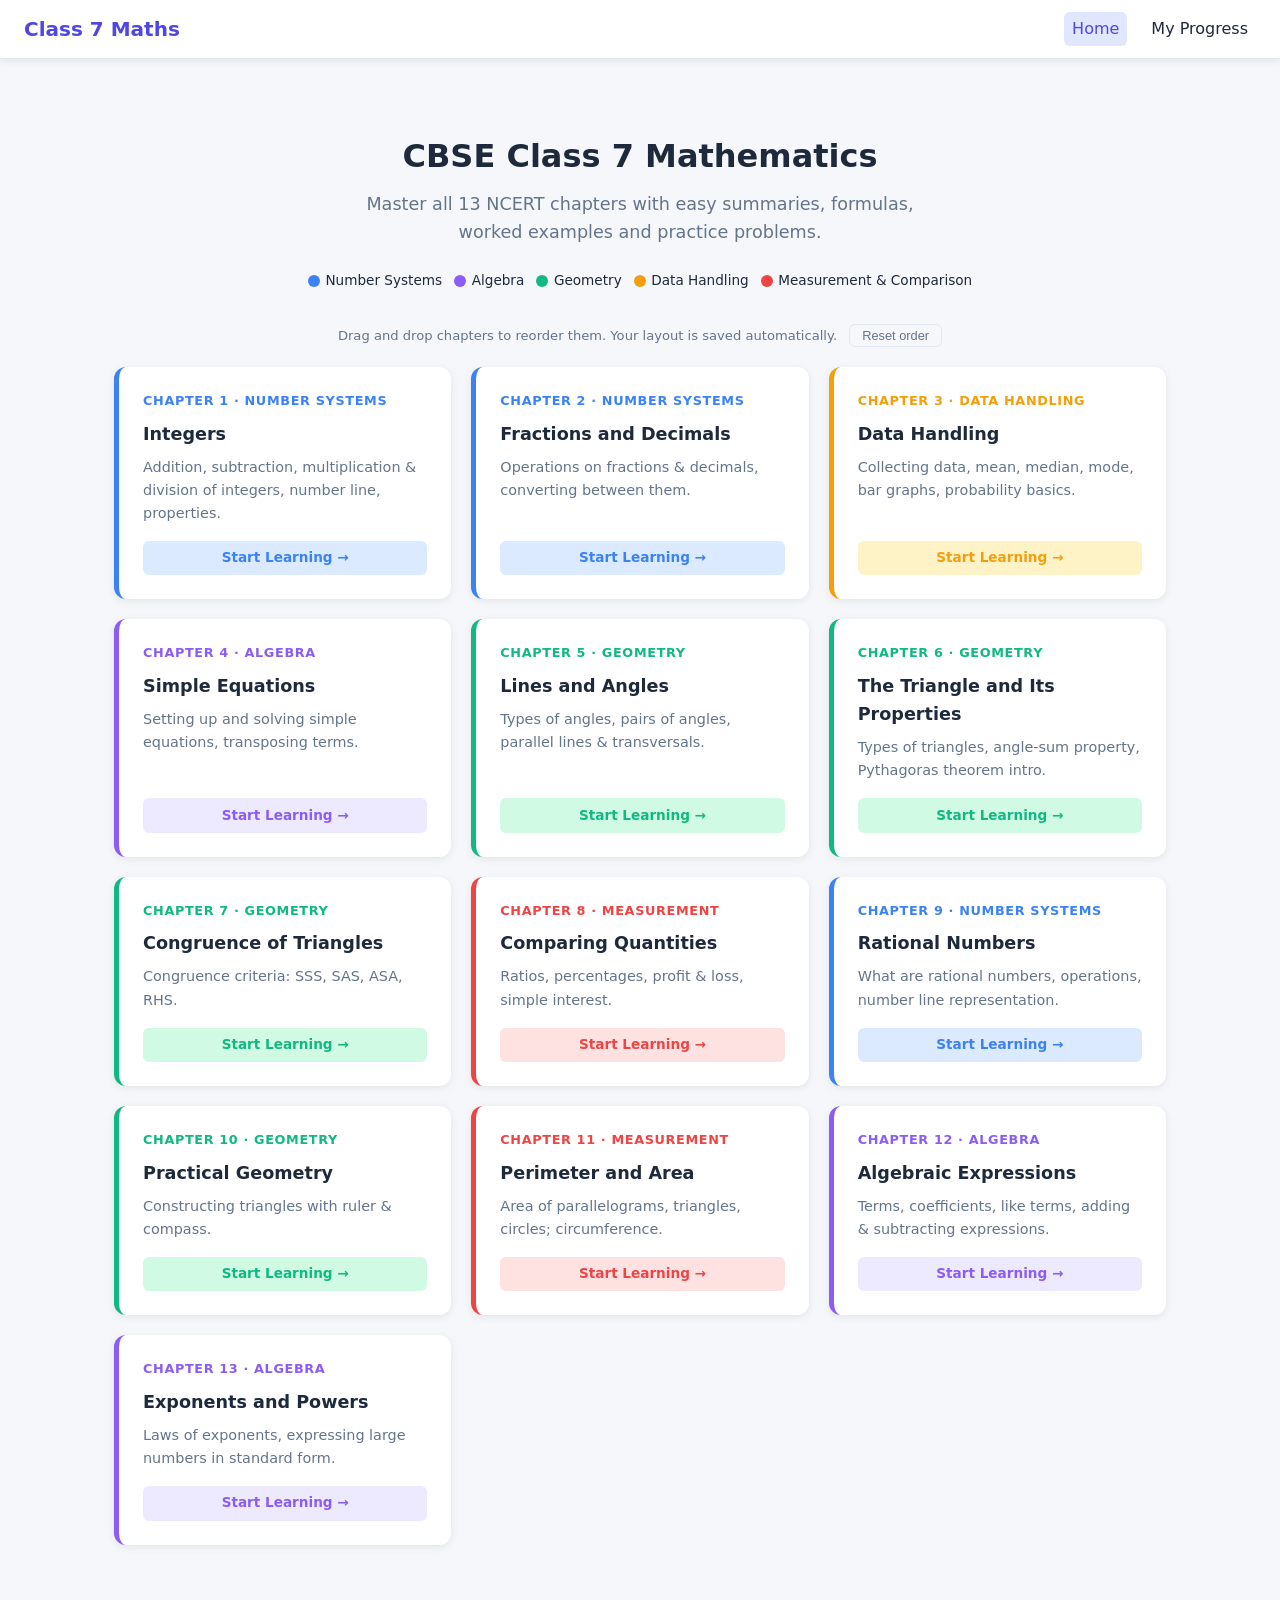
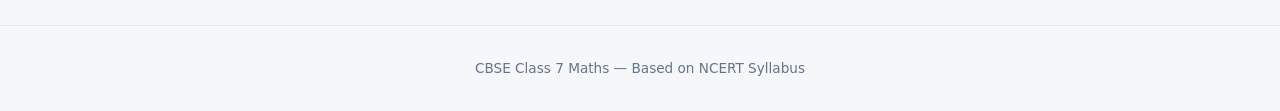
==== index.html @ 58259231 "feat: Complete CBSE Class 7 Maths static website Full static website with all 13 NCERT chapters cove" ====
<!DOCTYPE html>
<html lang="en">
<head>
<meta charset="UTF-8">
<meta name="viewport" content="width=device-width,initial-scale=1">
<title>CBSE Class 7 Maths - NCERT</title>
<link rel="stylesheet" href="css/style.css">
</head>
<body>
<header class="navbar">
  <span class="logo">Class 7 Maths</span>
  <nav>
    <a href="index.html" class="active">Home</a>
    <a href="progress.html">My Progress</a>
  </nav>
</header>

<div class="container">
  <div class="hero">
    <h1>CBSE Class 7 Mathematics</h1>
    <p>Master all 13 NCERT chapters with easy summaries, formulas, worked examples and practice problems.</p>
  </div>

  <div class="legend">
    <span><i class="dot" style="background:var(--num)"></i> Number Systems</span>
    <span><i class="dot" style="background:var(--alg)"></i> Algebra</span>
    <span><i class="dot" style="background:var(--geo)"></i> Geometry</span>
    <span><i class="dot" style="background:var(--data)"></i> Data Handling</span>
    <span><i class="dot" style="background:var(--meas)"></i> Measurement &amp; Comparison</span>
  </div>

  <div class="drag-hint">Drag and drop chapters to reorder them. Your layout is saved automatically. <button class="reset-order-btn" onclick="resetCardOrder()">Reset order</button></div>
  <div class="chapter-grid" id="chapter-grid">
    <div class="card num" data-id="ch1" draggable="true">
      <span class="ch-num">Chapter 1 &middot; Number Systems</span>
      <h3>Integers</h3>
      <p>Addition, subtraction, multiplication &amp; division of integers, number line, properties.</p>
      <a href="chapters/ch1.html" class="btn">Start Learning &rarr;</a>
    </div>
    <div class="card num" data-id="ch2" draggable="true">
      <span class="ch-num">Chapter 2 &middot; Number Systems</span>
      <h3>Fractions and Decimals</h3>
      <p>Operations on fractions &amp; decimals, converting between them.</p>
      <a href="chapters/ch2.html" class="btn">Start Learning &rarr;</a>
    </div>
    <div class="card data" data-id="ch3" draggable="true">
      <span class="ch-num">Chapter 3 &middot; Data Handling</span>
      <h3>Data Handling</h3>
      <p>Collecting data, mean, median, mode, bar graphs, probability basics.</p>
      <a href="chapters/ch3.html" class="btn">Start Learning &rarr;</a>
    </div>
    <div class="card alg" data-id="ch4" draggable="true">
      <span class="ch-num">Chapter 4 &middot; Algebra</span>
      <h3>Simple Equations</h3>
      <p>Setting up and solving simple equations, transposing terms.</p>
      <a href="chapters/ch4.html" class="btn">Start Learning &rarr;</a>
    </div>
    <div class="card geo" data-id="ch5" draggable="true">
      <span class="ch-num">Chapter 5 &middot; Geometry</span>
      <h3>Lines and Angles</h3>
      <p>Types of angles, pairs of angles, parallel lines &amp; transversals.</p>
      <a href="chapters/ch5.html" class="btn">Start Learning &rarr;</a>
    </div>
    <div class="card geo" data-id="ch6" draggable="true">
      <span class="ch-num">Chapter 6 &middot; Geometry</span>
      <h3>The Triangle and Its Properties</h3>
      <p>Types of triangles, angle-sum property, Pythagoras theorem intro.</p>
      <a href="chapters/ch6.html" class="btn">Start Learning &rarr;</a>
    </div>
    <div class="card geo" data-id="ch7" draggable="true">
      <span class="ch-num">Chapter 7 &middot; Geometry</span>
      <h3>Congruence of Triangles</h3>
      <p>Congruence criteria: SSS, SAS, ASA, RHS.</p>
      <a href="chapters/ch7.html" class="btn">Start Learning &rarr;</a>
    </div>
    <div class="card meas" data-id="ch8" draggable="true">
      <span class="ch-num">Chapter 8 &middot; Measurement</span>
      <h3>Comparing Quantities</h3>
      <p>Ratios, percentages, profit &amp; loss, simple interest.</p>
      <a href="chapters/ch8.html" class="btn">Start Learning &rarr;</a>
    </div>
    <div class="card num" data-id="ch9" draggable="true">
      <span class="ch-num">Chapter 9 &middot; Number Systems</span>
      <h3>Rational Numbers</h3>
      <p>What are rational numbers, operations, number line representation.</p>
      <a href="chapters/ch9.html" class="btn">Start Learning &rarr;</a>
    </div>
    <div class="card geo" data-id="ch10" draggable="true">
      <span class="ch-num">Chapter 10 &middot; Geometry</span>
      <h3>Practical Geometry</h3>
      <p>Constructing triangles with ruler &amp; compass.</p>
      <a href="chapters/ch10.html" class="btn">Start Learning &rarr;</a>
    </div>
    <div class="card meas" data-id="ch11" draggable="true">
      <span class="ch-num">Chapter 11 &middot; Measurement</span>
      <h3>Perimeter and Area</h3>
      <p>Area of parallelograms, triangles, circles; circumference.</p>
      <a href="chapters/ch11.html" class="btn">Start Learning &rarr;</a>
    </div>
    <div class="card alg" data-id="ch12" draggable="true">
      <span class="ch-num">Chapter 12 &middot; Algebra</span>
      <h3>Algebraic Expressions</h3>
      <p>Terms, coefficients, like terms, adding &amp; subtracting expressions.</p>
      <a href="chapters/ch12.html" class="btn">Start Learning &rarr;</a>
    </div>
    <div class="card alg" data-id="ch13" draggable="true">
      <span class="ch-num">Chapter 13 &middot; Algebra</span>
      <h3>Exponents and Powers</h3>
      <p>Laws of exponents, expressing large numbers in standard form.</p>
      <a href="chapters/ch13.html" class="btn">Start Learning &rarr;</a>
    </div>
  </div>
</div>

<footer class="footer">CBSE Class 7 Maths &mdash; Based on NCERT Syllabus</footer>
<script src="js/main.js"></script>
</body>
</html>
---- css/style.css ----
/* ===== Reset & Base ===== */
*,*::before,*::after{box-sizing:border-box;margin:0;padding:0}
:root{
  --bg:#f5f7fb;--card-bg:#fff;--text:#1e293b;--text-light:#64748b;
  --primary:#4f46e5;--primary-light:#e0e7ff;
  --num:#3b82f6;--num-light:#dbeafe;
  --alg:#8b5cf6;--alg-light:#ede9fe;
  --geo:#10b981;--geo-light:#d1fae5;
  --data:#f59e0b;--data-light:#fef3c7;
  --meas:#ef4444;--meas-light:#fee2e2;
  --radius:12px;--shadow:0 2px 8px rgba(0,0,0,.08);
}
body{font-family:'Segoe UI',system-ui,-apple-system,sans-serif;background:var(--bg);color:var(--text);line-height:1.6}
a{color:var(--primary);text-decoration:none}
img{max-width:100%}

/* ===== Navbar ===== */
.navbar{background:#fff;border-bottom:1px solid #e2e8f0;padding:.75rem 1.5rem;position:sticky;top:0;z-index:100;display:flex;align-items:center;gap:1rem;box-shadow:var(--shadow)}
.navbar .logo{font-weight:800;font-size:1.25rem;color:var(--primary)}
.navbar nav{display:flex;gap:1rem;margin-left:auto}
.navbar nav a{color:var(--text);font-weight:500;padding:.25rem .5rem;border-radius:6px;transition:background .2s}
.navbar nav a:hover,.navbar nav a.active{background:var(--primary-light);color:var(--primary)}

/* ===== Container ===== */
.container{max-width:1100px;margin:0 auto;padding:2rem 1.5rem}

/* ===== Homepage Hero ===== */
.hero{text-align:center;padding:2.5rem 1rem 1.5rem}
.hero h1{font-size:2rem;margin-bottom:.5rem}
.hero p{color:var(--text-light);font-size:1.1rem;max-width:600px;margin:0 auto}

/* ===== Topic Legend ===== */
.legend{display:flex;flex-wrap:wrap;justify-content:center;gap:.75rem;margin-bottom:2rem}
.legend span{display:inline-flex;align-items:center;gap:.35rem;font-size:.85rem;font-weight:500}
.legend .dot{width:12px;height:12px;border-radius:50%;display:inline-block}

/* ===== Chapter Grid ===== */
.chapter-grid{display:grid;grid-template-columns:repeat(auto-fill,minmax(260px,1fr));gap:1.25rem}
.card{background:var(--card-bg);border-radius:var(--radius);padding:1.5rem;box-shadow:var(--shadow);border-left:5px solid var(--primary);transition:transform .2s,box-shadow .2s;display:flex;flex-direction:column;gap:.5rem}
.card:hover{transform:translateY(-3px);box-shadow:0 6px 20px rgba(0,0,0,.12)}
.card[draggable=true]{cursor:grab}
.card[draggable=true]:active{cursor:grabbing}
.card.dragging{opacity:.4;transform:scale(.95);box-shadow:0 0 0 2px var(--primary)}
.card.drag-over{border-top:3px solid var(--primary);margin-top:-3px}
.drag-hint{text-align:center;color:var(--text-light);font-size:.82rem;margin-bottom:1.25rem}
.reset-order-btn{background:none;border:1px solid #e2e8f0;color:var(--text-light);padding:.2rem .75rem;border-radius:6px;font-size:.8rem;cursor:pointer;margin-left:.5rem;transition:all .2s}
.reset-order-btn:hover{border-color:var(--primary);color:var(--primary)}
.card .ch-num{font-size:.8rem;font-weight:700;text-transform:uppercase;letter-spacing:.05em}
.card h3{font-size:1.1rem}
.card p{font-size:.9rem;color:var(--text-light);flex:1}
.card .btn{display:inline-block;margin-top:.5rem;padding:.4rem 1rem;border-radius:6px;font-weight:600;font-size:.85rem;text-align:center;transition:background .2s}

/* topic colours */
.card.num{border-color:var(--num)}.card.num .ch-num{color:var(--num)}.card.num .btn{background:var(--num-light);color:var(--num)}
.card.alg{border-color:var(--alg)}.card.alg .ch-num{color:var(--alg)}.card.alg .btn{background:var(--alg-light);color:var(--alg)}
.card.geo{border-color:var(--geo)}.card.geo .ch-num{color:var(--geo)}.card.geo .btn{background:var(--geo-light);color:var(--geo)}
.card.data{border-color:var(--data)}.card.data .ch-num{color:var(--data)}.card.data .btn{background:var(--data-light);color:var(--data)}
.card.meas{border-color:var(--meas)}.card.meas .ch-num{color:var(--meas)}.card.meas .btn{background:var(--meas-light);color:var(--meas)}

/* ===== Chapter Page ===== */
.chapter-header{padding:2rem 0 1rem;border-bottom:2px solid #e2e8f0;margin-bottom:2rem}
.chapter-header .ch-label{font-size:.85rem;font-weight:700;text-transform:uppercase;letter-spacing:.05em;margin-bottom:.25rem}
.chapter-header h1{font-size:1.75rem}

.section{margin-bottom:2.5rem}
.section h2{font-size:1.3rem;margin-bottom:1rem;padding-bottom:.4rem;border-bottom:2px solid var(--primary-light)}

/* Summary list */
.summary-list{list-style:none;padding:0}
.summary-list li{padding:.5rem 0 .5rem 1.5rem;position:relative;font-size:.95rem}
.summary-list li::before{content:"\2713";position:absolute;left:0;color:var(--primary);font-weight:700}

/* Formula box */
.formula-box{background:linear-gradient(135deg,var(--primary-light),#f0f4ff);border:1px solid #c7d2fe;border-radius:var(--radius);padding:1.25rem 1.5rem;margin-bottom:1rem;font-size:1rem}
.formula-box code{font-family:'Courier New',monospace;font-weight:700;color:var(--primary);font-size:1.05em}

/* Worked example */
.example{background:#fff;border:1px solid #e2e8f0;border-radius:var(--radius);padding:1.25rem 1.5rem;margin-bottom:1rem}
.example h3{font-size:1rem;color:var(--primary);margin-bottom:.75rem}
.example .step{margin-bottom:.5rem;padding-left:1rem;border-left:3px solid var(--primary-light)}
.example .step strong{color:var(--primary)}

/* Practice problems */
.problem{background:var(--card-bg);border:1px solid #e2e8f0;border-radius:var(--radius);padding:1rem 1.25rem;margin-bottom:.75rem}
.problem .difficulty{display:inline-block;font-size:.7rem;font-weight:700;text-transform:uppercase;padding:2px 8px;border-radius:4px;margin-bottom:.5rem}
.problem .difficulty.easy{background:#d1fae5;color:#065f46}
.problem .difficulty.medium{background:#fef3c7;color:#92400e}
.problem .difficulty.hard{background:#fee2e2;color:#991b1b}
.problem p{margin-bottom:.5rem}
details{margin-top:.5rem}
details summary{cursor:pointer;color:var(--primary);font-weight:600;font-size:.9rem;user-select:none}
details summary:hover{text-decoration:underline}
details .answer{padding:.75rem;margin-top:.5rem;background:#f8fafc;border-radius:8px;border:1px solid #e2e8f0;font-size:.95rem}

/* Common mistakes */
.mistakes-list{list-style:none;padding:0}
.mistakes-list li{padding:.6rem .75rem .6rem 2.5rem;position:relative;background:#fff7ed;border:1px solid #fed7aa;border-radius:8px;margin-bottom:.5rem;font-size:.95rem}
.mistakes-list li::before{content:"\26A0";position:absolute;left:.75rem;font-size:1.1rem}

/* ===== Progress Page ===== */
.progress-grid{display:grid;grid-template-columns:repeat(auto-fill,minmax(280px,1fr));gap:1rem}
.progress-card{background:#fff;border-radius:var(--radius);padding:1.25rem;box-shadow:var(--shadow);display:flex;align-items:center;gap:1rem}
.progress-card .info{flex:1}
.progress-card h3{font-size:1rem;margin-bottom:.25rem}
.progress-card .bar-bg{height:8px;background:#e2e8f0;border-radius:4px;overflow:hidden;margin-top:.35rem}
.progress-card .bar-fill{height:100%;border-radius:4px;transition:width .4s}
.progress-card label{font-size:.85rem;display:flex;align-items:center;gap:.4rem;cursor:pointer;white-space:nowrap}
.progress-card input[type=checkbox]{width:18px;height:18px;accent-color:var(--primary)}
.progress-stats{text-align:center;margin-bottom:2rem;padding:1.5rem;background:#fff;border-radius:var(--radius);box-shadow:var(--shadow)}
.progress-stats .big-num{font-size:2.5rem;font-weight:800;color:var(--primary)}
.progress-stats p{color:var(--text-light)}
.reset-btn{display:inline-block;margin-top:1rem;padding:.5rem 1.25rem;background:var(--meas-light);color:var(--meas);border:none;border-radius:6px;font-weight:600;cursor:pointer;font-size:.9rem}
.reset-btn:hover{background:var(--meas);color:#fff}

/* ===== Chapter nav ===== */
.chapter-nav{display:flex;justify-content:space-between;margin-top:2rem;padding-top:1.5rem;border-top:2px solid #e2e8f0}
.chapter-nav a{padding:.5rem 1rem;border-radius:8px;font-weight:600;background:var(--primary-light);color:var(--primary);transition:background .2s}
.chapter-nav a:hover{background:var(--primary);color:#fff}

/* ===== Diagrams ===== */
.diagram{background:#fff;border:1px solid #e2e8f0;border-radius:var(--radius);padding:1.25rem;margin:.75rem 0 1rem;text-align:center;overflow-x:auto}
.diagram svg{max-width:100%;height:auto}
.diagram figcaption{font-size:.85rem;color:var(--text-light);margin-top:.5rem;font-style:italic}
.sign-table{width:100%;max-width:400px;margin:1rem auto;border-collapse:collapse;font-size:.95rem}
.sign-table th,.sign-table td{border:1px solid #e2e8f0;padding:.5rem .75rem;text-align:center}
.sign-table th{background:var(--primary-light);color:var(--primary);font-weight:700}
.sign-table .pos{color:#16a34a;font-weight:700}
.sign-table .neg{color:#dc2626;font-weight:700}

/* ===== Footer ===== */
.footer{text-align:center;padding:2rem 1rem;color:var(--text-light);font-size:.85rem;border-top:1px solid #e2e8f0;margin-top:3rem}

/* ===== Responsive ===== */
@media(max-width:640px){
  .hero h1{font-size:1.5rem}
  .chapter-grid{grid-template-columns:1fr}
  .navbar{flex-wrap:wrap}
  .navbar nav{width:100%;justify-content:center}
  .chapter-nav{flex-direction:column;gap:.75rem}
}
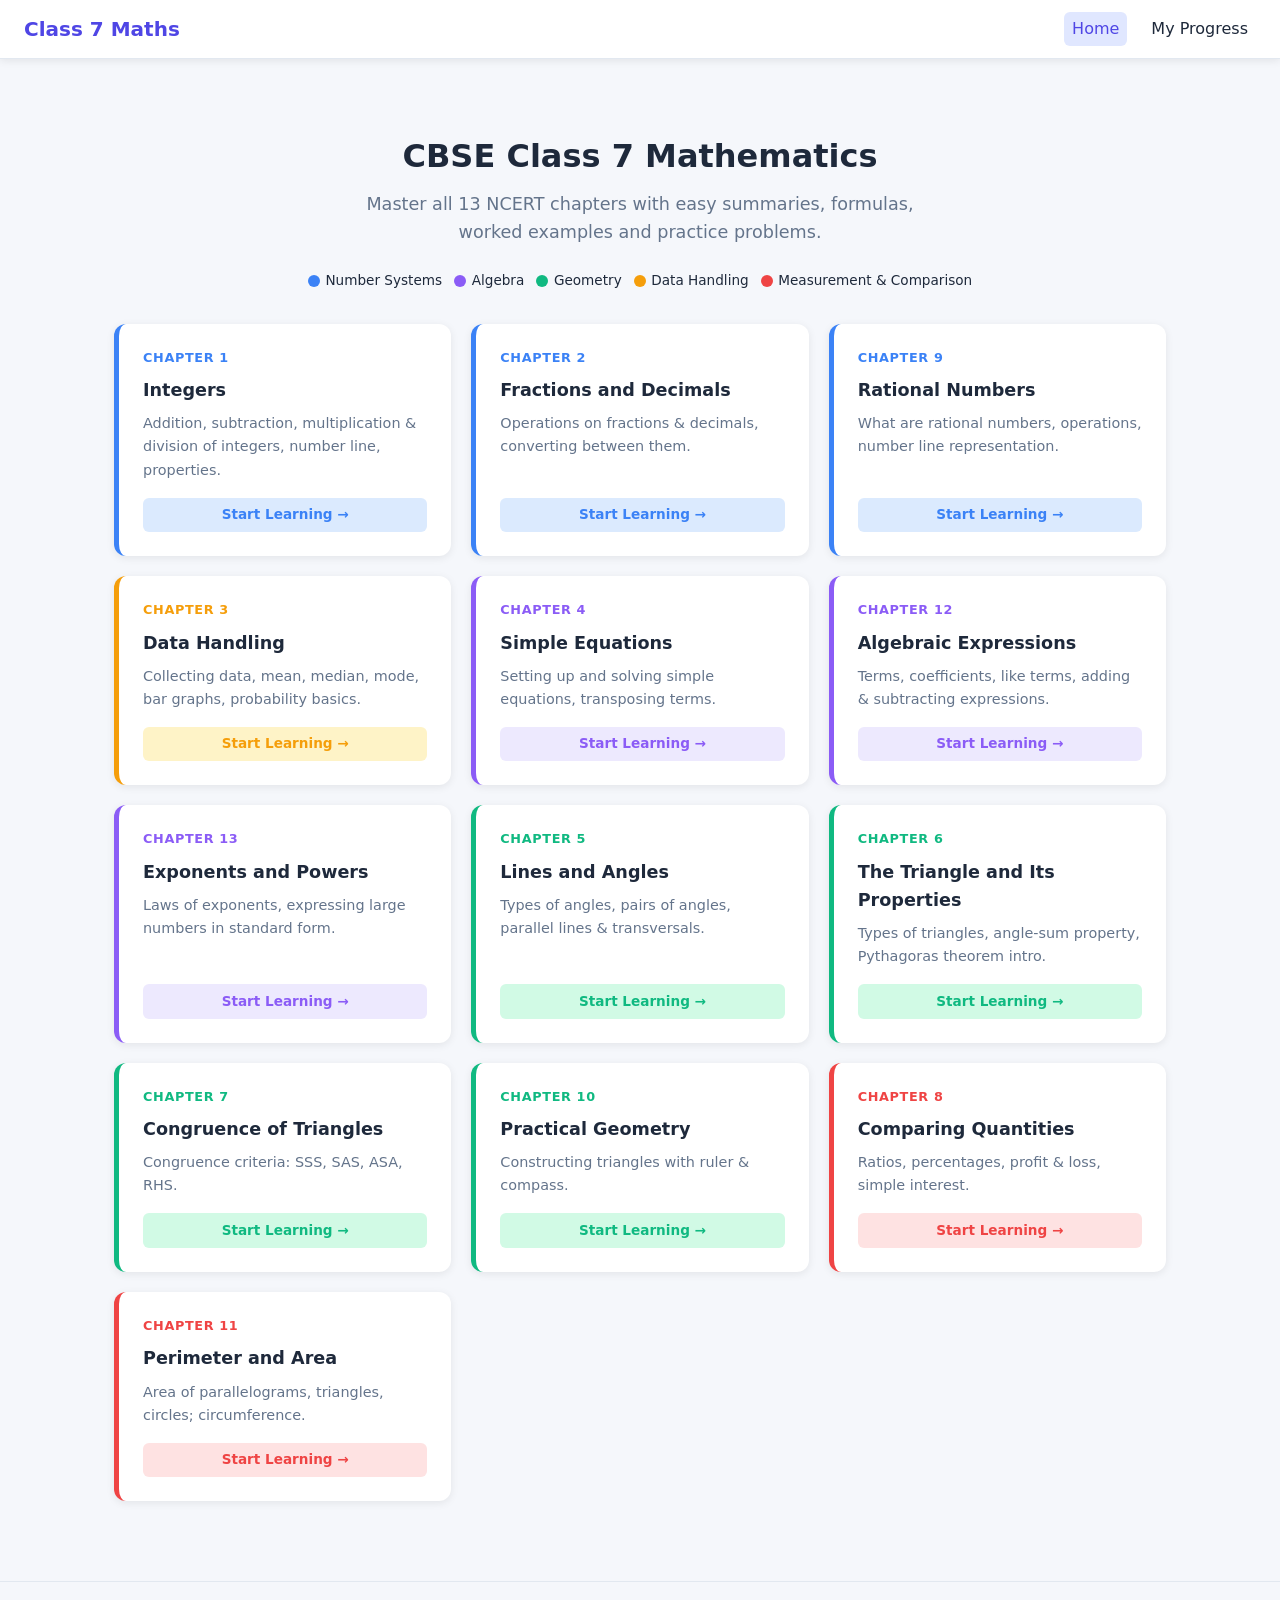
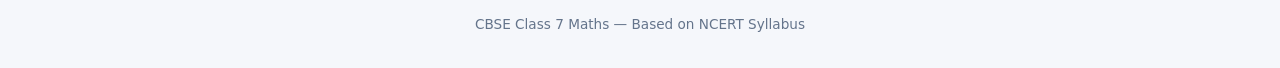
==== commit a57b8079: "feat: Build complete CBSE Class 7 Maths static website Complete static website with all 13 NCERT cha" ====
--- a/index.html
+++ b/index.html
@@ -29,85 +29,93 @@
     <span><i class="dot" style="background:var(--meas)"></i> Measurement &amp; Comparison</span>
   </div>
 
-  <div class="drag-hint">Drag and drop chapters to reorder them. Your layout is saved automatically. <button class="reset-order-btn" onclick="resetCardOrder()">Reset order</button></div>
-  <div class="chapter-grid" id="chapter-grid">
-    <div class="card num" data-id="ch1" draggable="true">
-      <span class="ch-num">Chapter 1 &middot; Number Systems</span>
+  <div class="chapter-grid">
+    <!-- Number Systems -->
+    <div class="card num">
+      <span class="ch-num">Chapter 1</span>
       <h3>Integers</h3>
       <p>Addition, subtraction, multiplication &amp; division of integers, number line, properties.</p>
       <a href="chapters/ch1.html" class="btn">Start Learning &rarr;</a>
     </div>
-    <div class="card num" data-id="ch2" draggable="true">
-      <span class="ch-num">Chapter 2 &middot; Number Systems</span>
+    <div class="card num">
+      <span class="ch-num">Chapter 2</span>
       <h3>Fractions and Decimals</h3>
       <p>Operations on fractions &amp; decimals, converting between them.</p>
       <a href="chapters/ch2.html" class="btn">Start Learning &rarr;</a>
     </div>
-    <div class="card data" data-id="ch3" draggable="true">
-      <span class="ch-num">Chapter 3 &middot; Data Handling</span>
+    <div class="card num">
+      <span class="ch-num">Chapter 9</span>
+      <h3>Rational Numbers</h3>
+      <p>What are rational numbers, operations, number line representation.</p>
+      <a href="chapters/ch9.html" class="btn">Start Learning &rarr;</a>
+    </div>
+
+    <!-- Data -->
+    <div class="card data">
+      <span class="ch-num">Chapter 3</span>
       <h3>Data Handling</h3>
       <p>Collecting data, mean, median, mode, bar graphs, probability basics.</p>
       <a href="chapters/ch3.html" class="btn">Start Learning &rarr;</a>
     </div>
-    <div class="card alg" data-id="ch4" draggable="true">
-      <span class="ch-num">Chapter 4 &middot; Algebra</span>
+
+    <!-- Algebra -->
+    <div class="card alg">
+      <span class="ch-num">Chapter 4</span>
       <h3>Simple Equations</h3>
       <p>Setting up and solving simple equations, transposing terms.</p>
       <a href="chapters/ch4.html" class="btn">Start Learning &rarr;</a>
     </div>
-    <div class="card geo" data-id="ch5" draggable="true">
-      <span class="ch-num">Chapter 5 &middot; Geometry</span>
+    <div class="card alg">
+      <span class="ch-num">Chapter 12</span>
+      <h3>Algebraic Expressions</h3>
+      <p>Terms, coefficients, like terms, adding &amp; subtracting expressions.</p>
+      <a href="chapters/ch12.html" class="btn">Start Learning &rarr;</a>
+    </div>
+    <div class="card alg">
+      <span class="ch-num">Chapter 13</span>
+      <h3>Exponents and Powers</h3>
+      <p>Laws of exponents, expressing large numbers in standard form.</p>
+      <a href="chapters/ch13.html" class="btn">Start Learning &rarr;</a>
+    </div>
+
+    <!-- Geometry -->
+    <div class="card geo">
+      <span class="ch-num">Chapter 5</span>
       <h3>Lines and Angles</h3>
       <p>Types of angles, pairs of angles, parallel lines &amp; transversals.</p>
       <a href="chapters/ch5.html" class="btn">Start Learning &rarr;</a>
     </div>
-    <div class="card geo" data-id="ch6" draggable="true">
-      <span class="ch-num">Chapter 6 &middot; Geometry</span>
+    <div class="card geo">
+      <span class="ch-num">Chapter 6</span>
       <h3>The Triangle and Its Properties</h3>
       <p>Types of triangles, angle-sum property, Pythagoras theorem intro.</p>
       <a href="chapters/ch6.html" class="btn">Start Learning &rarr;</a>
     </div>
-    <div class="card geo" data-id="ch7" draggable="true">
-      <span class="ch-num">Chapter 7 &middot; Geometry</span>
+    <div class="card geo">
+      <span class="ch-num">Chapter 7</span>
       <h3>Congruence of Triangles</h3>
       <p>Congruence criteria: SSS, SAS, ASA, RHS.</p>
       <a href="chapters/ch7.html" class="btn">Start Learning &rarr;</a>
     </div>
-    <div class="card meas" data-id="ch8" draggable="true">
-      <span class="ch-num">Chapter 8 &middot; Measurement</span>
+    <div class="card geo">
+      <span class="ch-num">Chapter 10</span>
+      <h3>Practical Geometry</h3>
+      <p>Constructing triangles with ruler &amp; compass.</p>
+      <a href="chapters/ch10.html" class="btn">Start Learning &rarr;</a>
+    </div>
+
+    <!-- Measurement -->
+    <div class="card meas">
+      <span class="ch-num">Chapter 8</span>
       <h3>Comparing Quantities</h3>
       <p>Ratios, percentages, profit &amp; loss, simple interest.</p>
       <a href="chapters/ch8.html" class="btn">Start Learning &rarr;</a>
     </div>
-    <div class="card num" data-id="ch9" draggable="true">
-      <span class="ch-num">Chapter 9 &middot; Number Systems</span>
-      <h3>Rational Numbers</h3>
-      <p>What are rational numbers, operations, number line representation.</p>
-      <a href="chapters/ch9.html" class="btn">Start Learning &rarr;</a>
-    </div>
-    <div class="card geo" data-id="ch10" draggable="true">
-      <span class="ch-num">Chapter 10 &middot; Geometry</span>
-      <h3>Practical Geometry</h3>
-      <p>Constructing triangles with ruler &amp; compass.</p>
-      <a href="chapters/ch10.html" class="btn">Start Learning &rarr;</a>
-    </div>
-    <div class="card meas" data-id="ch11" draggable="true">
-      <span class="ch-num">Chapter 11 &middot; Measurement</span>
+    <div class="card meas">
+      <span class="ch-num">Chapter 11</span>
       <h3>Perimeter and Area</h3>
       <p>Area of parallelograms, triangles, circles; circumference.</p>
       <a href="chapters/ch11.html" class="btn">Start Learning &rarr;</a>
-    </div>
-    <div class="card alg" data-id="ch12" draggable="true">
-      <span class="ch-num">Chapter 12 &middot; Algebra</span>
-      <h3>Algebraic Expressions</h3>
-      <p>Terms, coefficients, like terms, adding &amp; subtracting expressions.</p>
-      <a href="chapters/ch12.html" class="btn">Start Learning &rarr;</a>
-    </div>
-    <div class="card alg" data-id="ch13" draggable="true">
-      <span class="ch-num">Chapter 13 &middot; Algebra</span>
-      <h3>Exponents and Powers</h3>
-      <p>Laws of exponents, expressing large numbers in standard form.</p>
-      <a href="chapters/ch13.html" class="btn">Start Learning &rarr;</a>
     </div>
   </div>
 </div>
--- a/css/style.css
+++ b/css/style.css
@@ -38,13 +38,6 @@
 .chapter-grid{display:grid;grid-template-columns:repeat(auto-fill,minmax(260px,1fr));gap:1.25rem}
 .card{background:var(--card-bg);border-radius:var(--radius);padding:1.5rem;box-shadow:var(--shadow);border-left:5px solid var(--primary);transition:transform .2s,box-shadow .2s;display:flex;flex-direction:column;gap:.5rem}
 .card:hover{transform:translateY(-3px);box-shadow:0 6px 20px rgba(0,0,0,.12)}
-.card[draggable=true]{cursor:grab}
-.card[draggable=true]:active{cursor:grabbing}
-.card.dragging{opacity:.4;transform:scale(.95);box-shadow:0 0 0 2px var(--primary)}
-.card.drag-over{border-top:3px solid var(--primary);margin-top:-3px}
-.drag-hint{text-align:center;color:var(--text-light);font-size:.82rem;margin-bottom:1.25rem}
-.reset-order-btn{background:none;border:1px solid #e2e8f0;color:var(--text-light);padding:.2rem .75rem;border-radius:6px;font-size:.8rem;cursor:pointer;margin-left:.5rem;transition:all .2s}
-.reset-order-btn:hover{border-color:var(--primary);color:var(--primary)}
 .card .ch-num{font-size:.8rem;font-weight:700;text-transform:uppercase;letter-spacing:.05em}
 .card h3{font-size:1.1rem}
 .card p{font-size:.9rem;color:var(--text-light);flex:1}
@@ -117,16 +110,6 @@
 .chapter-nav a{padding:.5rem 1rem;border-radius:8px;font-weight:600;background:var(--primary-light);color:var(--primary);transition:background .2s}
 .chapter-nav a:hover{background:var(--primary);color:#fff}
 
-/* ===== Diagrams ===== */
-.diagram{background:#fff;border:1px solid #e2e8f0;border-radius:var(--radius);padding:1.25rem;margin:.75rem 0 1rem;text-align:center;overflow-x:auto}
-.diagram svg{max-width:100%;height:auto}
-.diagram figcaption{font-size:.85rem;color:var(--text-light);margin-top:.5rem;font-style:italic}
-.sign-table{width:100%;max-width:400px;margin:1rem auto;border-collapse:collapse;font-size:.95rem}
-.sign-table th,.sign-table td{border:1px solid #e2e8f0;padding:.5rem .75rem;text-align:center}
-.sign-table th{background:var(--primary-light);color:var(--primary);font-weight:700}
-.sign-table .pos{color:#16a34a;font-weight:700}
-.sign-table .neg{color:#dc2626;font-weight:700}
-
 /* ===== Footer ===== */
 .footer{text-align:center;padding:2rem 1rem;color:var(--text-light);font-size:.85rem;border-top:1px solid #e2e8f0;margin-top:3rem}
 
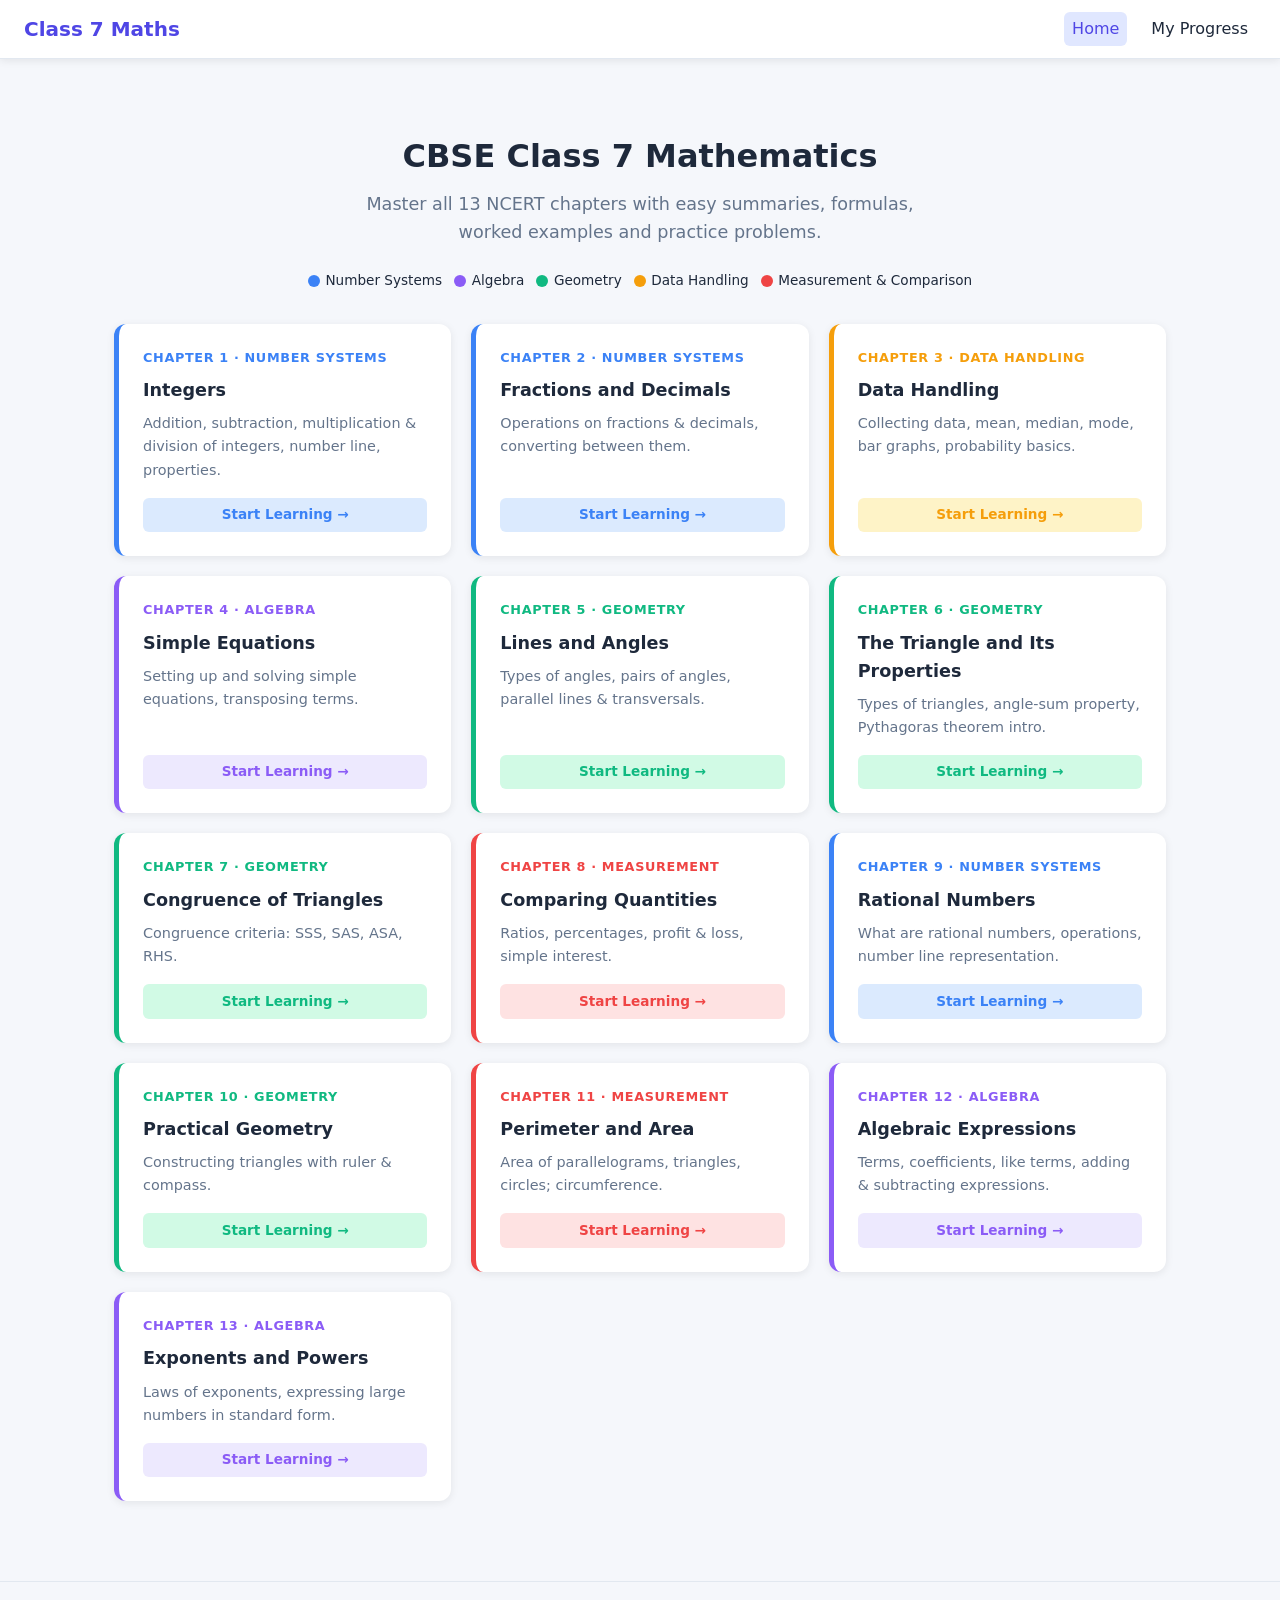
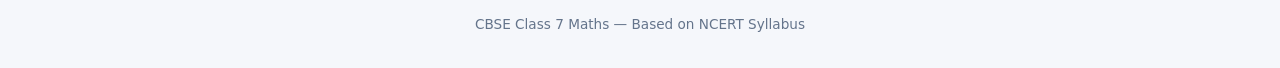
==== commit e1c72beb: "fix: Reorder homepage chapters numerically (1-13) with topic labels Chapters were grouped by topic w" ====
--- a/index.html
+++ b/index.html
@@ -30,92 +30,83 @@
   </div>
 
   <div class="chapter-grid">
-    <!-- Number Systems -->
     <div class="card num">
-      <span class="ch-num">Chapter 1</span>
+      <span class="ch-num">Chapter 1 &middot; Number Systems</span>
       <h3>Integers</h3>
       <p>Addition, subtraction, multiplication &amp; division of integers, number line, properties.</p>
       <a href="chapters/ch1.html" class="btn">Start Learning &rarr;</a>
     </div>
     <div class="card num">
-      <span class="ch-num">Chapter 2</span>
+      <span class="ch-num">Chapter 2 &middot; Number Systems</span>
       <h3>Fractions and Decimals</h3>
       <p>Operations on fractions &amp; decimals, converting between them.</p>
       <a href="chapters/ch2.html" class="btn">Start Learning &rarr;</a>
     </div>
+    <div class="card data">
+      <span class="ch-num">Chapter 3 &middot; Data Handling</span>
+      <h3>Data Handling</h3>
+      <p>Collecting data, mean, median, mode, bar graphs, probability basics.</p>
+      <a href="chapters/ch3.html" class="btn">Start Learning &rarr;</a>
+    </div>
+    <div class="card alg">
+      <span class="ch-num">Chapter 4 &middot; Algebra</span>
+      <h3>Simple Equations</h3>
+      <p>Setting up and solving simple equations, transposing terms.</p>
+      <a href="chapters/ch4.html" class="btn">Start Learning &rarr;</a>
+    </div>
+    <div class="card geo">
+      <span class="ch-num">Chapter 5 &middot; Geometry</span>
+      <h3>Lines and Angles</h3>
+      <p>Types of angles, pairs of angles, parallel lines &amp; transversals.</p>
+      <a href="chapters/ch5.html" class="btn">Start Learning &rarr;</a>
+    </div>
+    <div class="card geo">
+      <span class="ch-num">Chapter 6 &middot; Geometry</span>
+      <h3>The Triangle and Its Properties</h3>
+      <p>Types of triangles, angle-sum property, Pythagoras theorem intro.</p>
+      <a href="chapters/ch6.html" class="btn">Start Learning &rarr;</a>
+    </div>
+    <div class="card geo">
+      <span class="ch-num">Chapter 7 &middot; Geometry</span>
+      <h3>Congruence of Triangles</h3>
+      <p>Congruence criteria: SSS, SAS, ASA, RHS.</p>
+      <a href="chapters/ch7.html" class="btn">Start Learning &rarr;</a>
+    </div>
+    <div class="card meas">
+      <span class="ch-num">Chapter 8 &middot; Measurement</span>
+      <h3>Comparing Quantities</h3>
+      <p>Ratios, percentages, profit &amp; loss, simple interest.</p>
+      <a href="chapters/ch8.html" class="btn">Start Learning &rarr;</a>
+    </div>
     <div class="card num">
-      <span class="ch-num">Chapter 9</span>
+      <span class="ch-num">Chapter 9 &middot; Number Systems</span>
       <h3>Rational Numbers</h3>
       <p>What are rational numbers, operations, number line representation.</p>
       <a href="chapters/ch9.html" class="btn">Start Learning &rarr;</a>
     </div>
-
-    <!-- Data -->
-    <div class="card data">
-      <span class="ch-num">Chapter 3</span>
-      <h3>Data Handling</h3>
-      <p>Collecting data, mean, median, mode, bar graphs, probability basics.</p>
-      <a href="chapters/ch3.html" class="btn">Start Learning &rarr;</a>
+    <div class="card geo">
+      <span class="ch-num">Chapter 10 &middot; Geometry</span>
+      <h3>Practical Geometry</h3>
+      <p>Constructing triangles with ruler &amp; compass.</p>
+      <a href="chapters/ch10.html" class="btn">Start Learning &rarr;</a>
     </div>
-
-    <!-- Algebra -->
-    <div class="card alg">
-      <span class="ch-num">Chapter 4</span>
-      <h3>Simple Equations</h3>
-      <p>Setting up and solving simple equations, transposing terms.</p>
-      <a href="chapters/ch4.html" class="btn">Start Learning &rarr;</a>
+    <div class="card meas">
+      <span class="ch-num">Chapter 11 &middot; Measurement</span>
+      <h3>Perimeter and Area</h3>
+      <p>Area of parallelograms, triangles, circles; circumference.</p>
+      <a href="chapters/ch11.html" class="btn">Start Learning &rarr;</a>
     </div>
     <div class="card alg">
-      <span class="ch-num">Chapter 12</span>
+      <span class="ch-num">Chapter 12 &middot; Algebra</span>
       <h3>Algebraic Expressions</h3>
       <p>Terms, coefficients, like terms, adding &amp; subtracting expressions.</p>
       <a href="chapters/ch12.html" class="btn">Start Learning &rarr;</a>
     </div>
     <div class="card alg">
-      <span class="ch-num">Chapter 13</span>
+      <span class="ch-num">Chapter 13 &middot; Algebra</span>
       <h3>Exponents and Powers</h3>
       <p>Laws of exponents, expressing large numbers in standard form.</p>
       <a href="chapters/ch13.html" class="btn">Start Learning &rarr;</a>
-    </div>
-
-    <!-- Geometry -->
-    <div class="card geo">
-      <span class="ch-num">Chapter 5</span>
-      <h3>Lines and Angles</h3>
-      <p>Types of angles, pairs of angles, parallel lines &amp; transversals.</p>
-      <a href="chapters/ch5.html" class="btn">Start Learning &rarr;</a>
-    </div>
-    <div class="card geo">
-      <span class="ch-num">Chapter 6</span>
-      <h3>The Triangle and Its Properties</h3>
-      <p>Types of triangles, angle-sum property, Pythagoras theorem intro.</p>
-      <a href="chapters/ch6.html" class="btn">Start Learning &rarr;</a>
-    </div>
-    <div class="card geo">
-      <span class="ch-num">Chapter 7</span>
-      <h3>Congruence of Triangles</h3>
-      <p>Congruence criteria: SSS, SAS, ASA, RHS.</p>
-      <a href="chapters/ch7.html" class="btn">Start Learning &rarr;</a>
-    </div>
-    <div class="card geo">
-      <span class="ch-num">Chapter 10</span>
-      <h3>Practical Geometry</h3>
-      <p>Constructing triangles with ruler &amp; compass.</p>
-      <a href="chapters/ch10.html" class="btn">Start Learning &rarr;</a>
-    </div>
-
-    <!-- Measurement -->
-    <div class="card meas">
-      <span class="ch-num">Chapter 8</span>
-      <h3>Comparing Quantities</h3>
-      <p>Ratios, percentages, profit &amp; loss, simple interest.</p>
-      <a href="chapters/ch8.html" class="btn">Start Learning &rarr;</a>
-    </div>
-    <div class="card meas">
-      <span class="ch-num">Chapter 11</span>
-      <h3>Perimeter and Area</h3>
-      <p>Area of parallelograms, triangles, circles; circumference.</p>
-      <a href="chapters/ch11.html" class="btn">Start Learning &rarr;</a>
     </div>
   </div>
 </div>
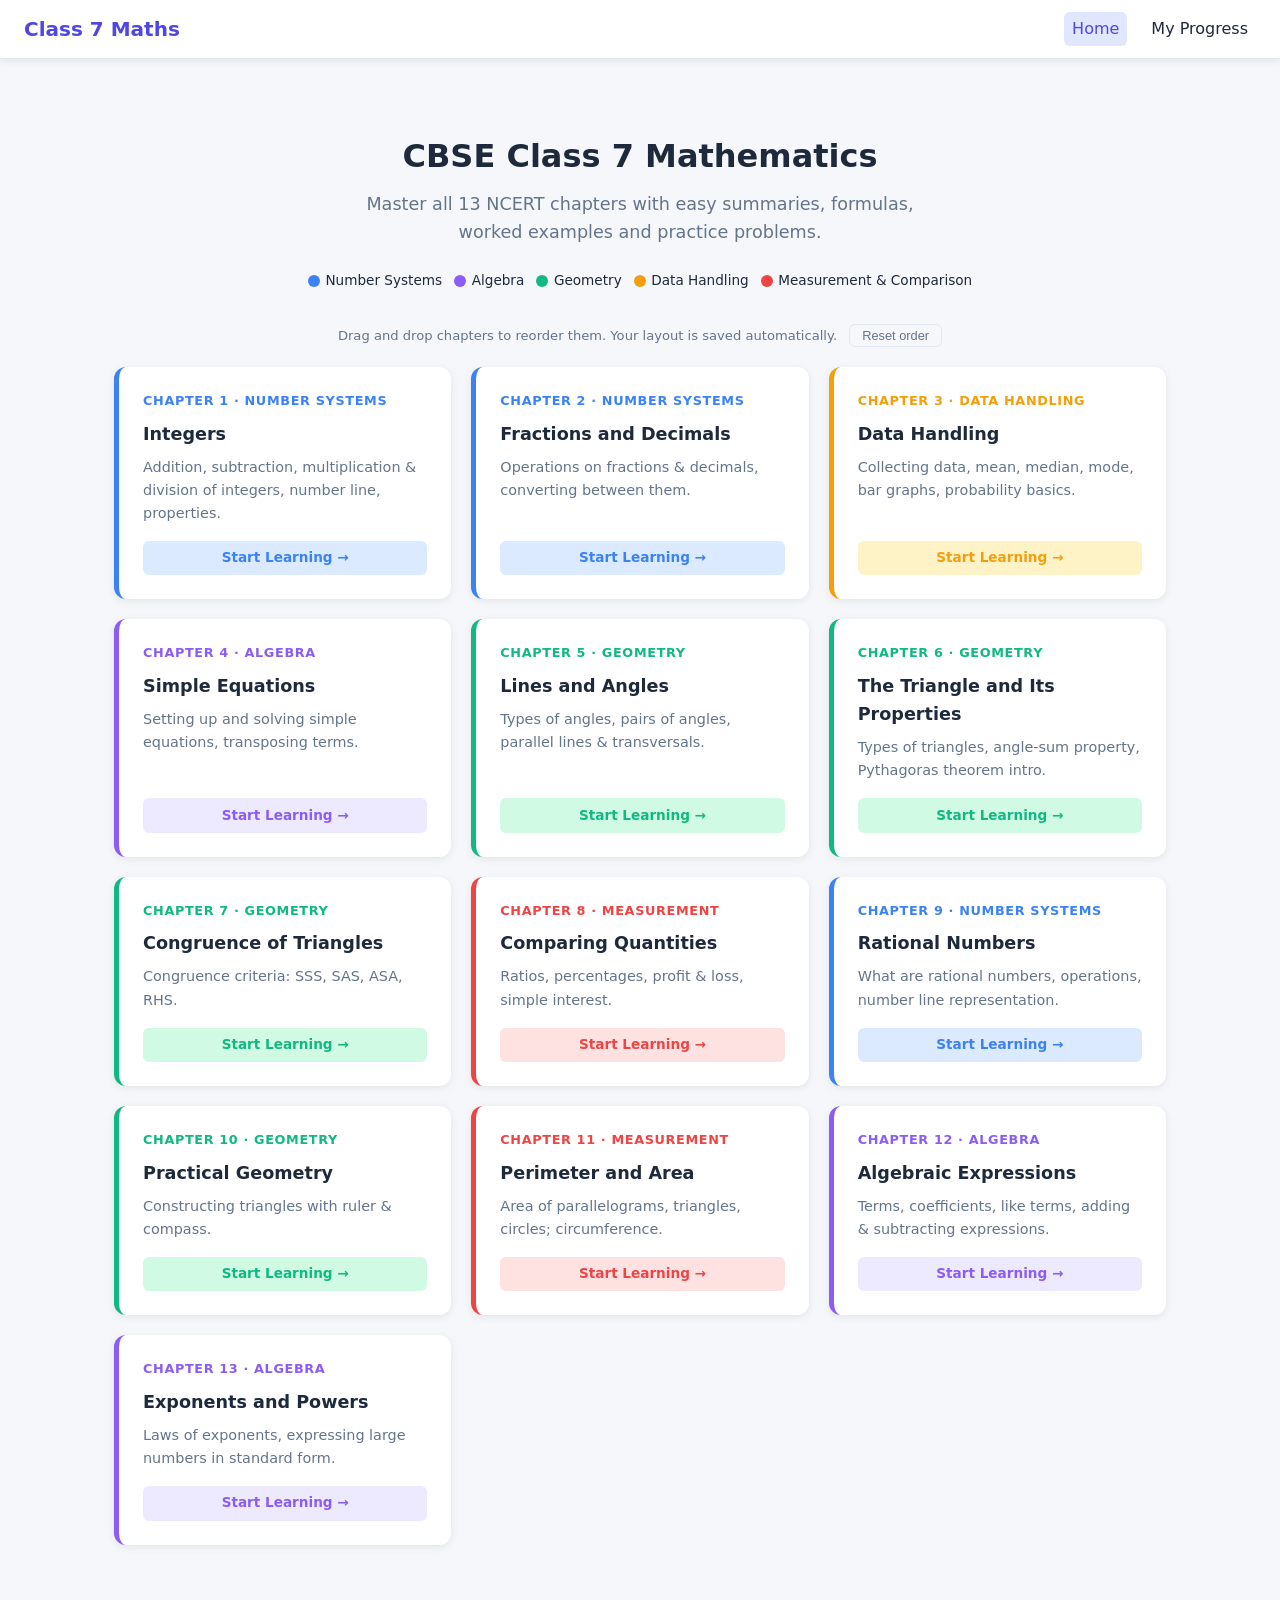
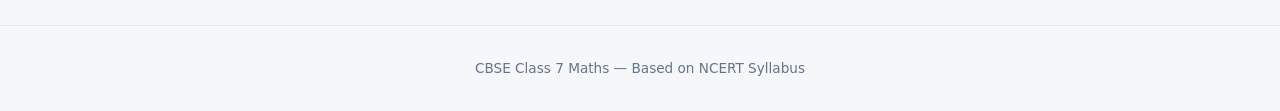
==== commit 45e41d3b: "feat: Add drag-and-drop reordering for chapter cards on homepage Cards can be dragged and reposition" ====
--- a/index.html
+++ b/index.html
@@ -29,80 +29,81 @@
     <span><i class="dot" style="background:var(--meas)"></i> Measurement &amp; Comparison</span>
   </div>
 
-  <div class="chapter-grid">
-    <div class="card num">
+  <div class="drag-hint">Drag and drop chapters to reorder them. Your layout is saved automatically. <button class="reset-order-btn" onclick="resetCardOrder()">Reset order</button></div>
+  <div class="chapter-grid" id="chapter-grid">
+    <div class="card num" data-id="ch1" draggable="true">
       <span class="ch-num">Chapter 1 &middot; Number Systems</span>
       <h3>Integers</h3>
       <p>Addition, subtraction, multiplication &amp; division of integers, number line, properties.</p>
       <a href="chapters/ch1.html" class="btn">Start Learning &rarr;</a>
     </div>
-    <div class="card num">
+    <div class="card num" data-id="ch2" draggable="true">
       <span class="ch-num">Chapter 2 &middot; Number Systems</span>
       <h3>Fractions and Decimals</h3>
       <p>Operations on fractions &amp; decimals, converting between them.</p>
       <a href="chapters/ch2.html" class="btn">Start Learning &rarr;</a>
     </div>
-    <div class="card data">
+    <div class="card data" data-id="ch3" draggable="true">
       <span class="ch-num">Chapter 3 &middot; Data Handling</span>
       <h3>Data Handling</h3>
       <p>Collecting data, mean, median, mode, bar graphs, probability basics.</p>
       <a href="chapters/ch3.html" class="btn">Start Learning &rarr;</a>
     </div>
-    <div class="card alg">
+    <div class="card alg" data-id="ch4" draggable="true">
       <span class="ch-num">Chapter 4 &middot; Algebra</span>
       <h3>Simple Equations</h3>
       <p>Setting up and solving simple equations, transposing terms.</p>
       <a href="chapters/ch4.html" class="btn">Start Learning &rarr;</a>
     </div>
-    <div class="card geo">
+    <div class="card geo" data-id="ch5" draggable="true">
       <span class="ch-num">Chapter 5 &middot; Geometry</span>
       <h3>Lines and Angles</h3>
       <p>Types of angles, pairs of angles, parallel lines &amp; transversals.</p>
       <a href="chapters/ch5.html" class="btn">Start Learning &rarr;</a>
     </div>
-    <div class="card geo">
+    <div class="card geo" data-id="ch6" draggable="true">
       <span class="ch-num">Chapter 6 &middot; Geometry</span>
       <h3>The Triangle and Its Properties</h3>
       <p>Types of triangles, angle-sum property, Pythagoras theorem intro.</p>
       <a href="chapters/ch6.html" class="btn">Start Learning &rarr;</a>
     </div>
-    <div class="card geo">
+    <div class="card geo" data-id="ch7" draggable="true">
       <span class="ch-num">Chapter 7 &middot; Geometry</span>
       <h3>Congruence of Triangles</h3>
       <p>Congruence criteria: SSS, SAS, ASA, RHS.</p>
       <a href="chapters/ch7.html" class="btn">Start Learning &rarr;</a>
     </div>
-    <div class="card meas">
+    <div class="card meas" data-id="ch8" draggable="true">
       <span class="ch-num">Chapter 8 &middot; Measurement</span>
       <h3>Comparing Quantities</h3>
       <p>Ratios, percentages, profit &amp; loss, simple interest.</p>
       <a href="chapters/ch8.html" class="btn">Start Learning &rarr;</a>
     </div>
-    <div class="card num">
+    <div class="card num" data-id="ch9" draggable="true">
       <span class="ch-num">Chapter 9 &middot; Number Systems</span>
       <h3>Rational Numbers</h3>
       <p>What are rational numbers, operations, number line representation.</p>
       <a href="chapters/ch9.html" class="btn">Start Learning &rarr;</a>
     </div>
-    <div class="card geo">
+    <div class="card geo" data-id="ch10" draggable="true">
       <span class="ch-num">Chapter 10 &middot; Geometry</span>
       <h3>Practical Geometry</h3>
       <p>Constructing triangles with ruler &amp; compass.</p>
       <a href="chapters/ch10.html" class="btn">Start Learning &rarr;</a>
     </div>
-    <div class="card meas">
+    <div class="card meas" data-id="ch11" draggable="true">
       <span class="ch-num">Chapter 11 &middot; Measurement</span>
       <h3>Perimeter and Area</h3>
       <p>Area of parallelograms, triangles, circles; circumference.</p>
       <a href="chapters/ch11.html" class="btn">Start Learning &rarr;</a>
     </div>
-    <div class="card alg">
+    <div class="card alg" data-id="ch12" draggable="true">
       <span class="ch-num">Chapter 12 &middot; Algebra</span>
       <h3>Algebraic Expressions</h3>
       <p>Terms, coefficients, like terms, adding &amp; subtracting expressions.</p>
       <a href="chapters/ch12.html" class="btn">Start Learning &rarr;</a>
     </div>
-    <div class="card alg">
+    <div class="card alg" data-id="ch13" draggable="true">
       <span class="ch-num">Chapter 13 &middot; Algebra</span>
       <h3>Exponents and Powers</h3>
       <p>Laws of exponents, expressing large numbers in standard form.</p>
--- a/css/style.css
+++ b/css/style.css
@@ -38,6 +38,13 @@
 .chapter-grid{display:grid;grid-template-columns:repeat(auto-fill,minmax(260px,1fr));gap:1.25rem}
 .card{background:var(--card-bg);border-radius:var(--radius);padding:1.5rem;box-shadow:var(--shadow);border-left:5px solid var(--primary);transition:transform .2s,box-shadow .2s;display:flex;flex-direction:column;gap:.5rem}
 .card:hover{transform:translateY(-3px);box-shadow:0 6px 20px rgba(0,0,0,.12)}
+.card[draggable=true]{cursor:grab}
+.card[draggable=true]:active{cursor:grabbing}
+.card.dragging{opacity:.4;transform:scale(.95);box-shadow:0 0 0 2px var(--primary)}
+.card.drag-over{border-top:3px solid var(--primary);margin-top:-3px}
+.drag-hint{text-align:center;color:var(--text-light);font-size:.82rem;margin-bottom:1.25rem}
+.reset-order-btn{background:none;border:1px solid #e2e8f0;color:var(--text-light);padding:.2rem .75rem;border-radius:6px;font-size:.8rem;cursor:pointer;margin-left:.5rem;transition:all .2s}
+.reset-order-btn:hover{border-color:var(--primary);color:var(--primary)}
 .card .ch-num{font-size:.8rem;font-weight:700;text-transform:uppercase;letter-spacing:.05em}
 .card h3{font-size:1.1rem}
 .card p{font-size:.9rem;color:var(--text-light);flex:1}
